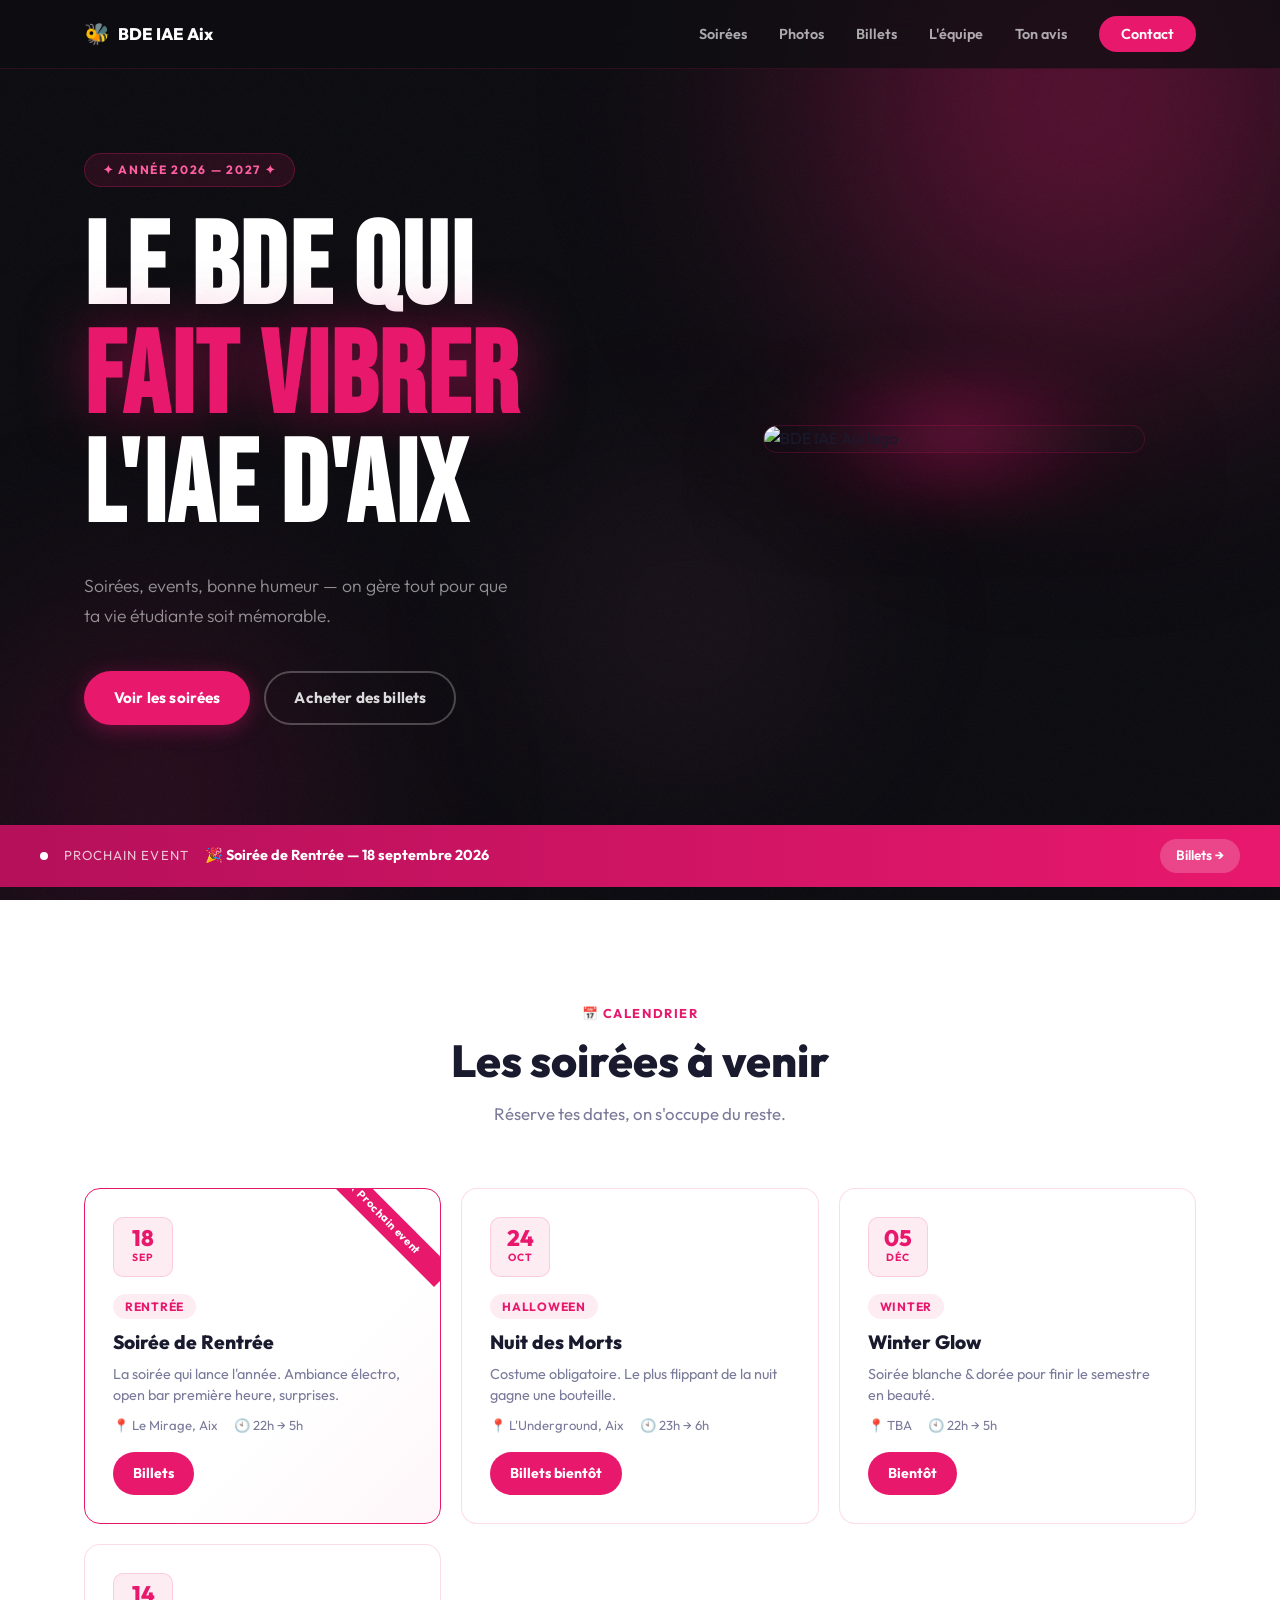
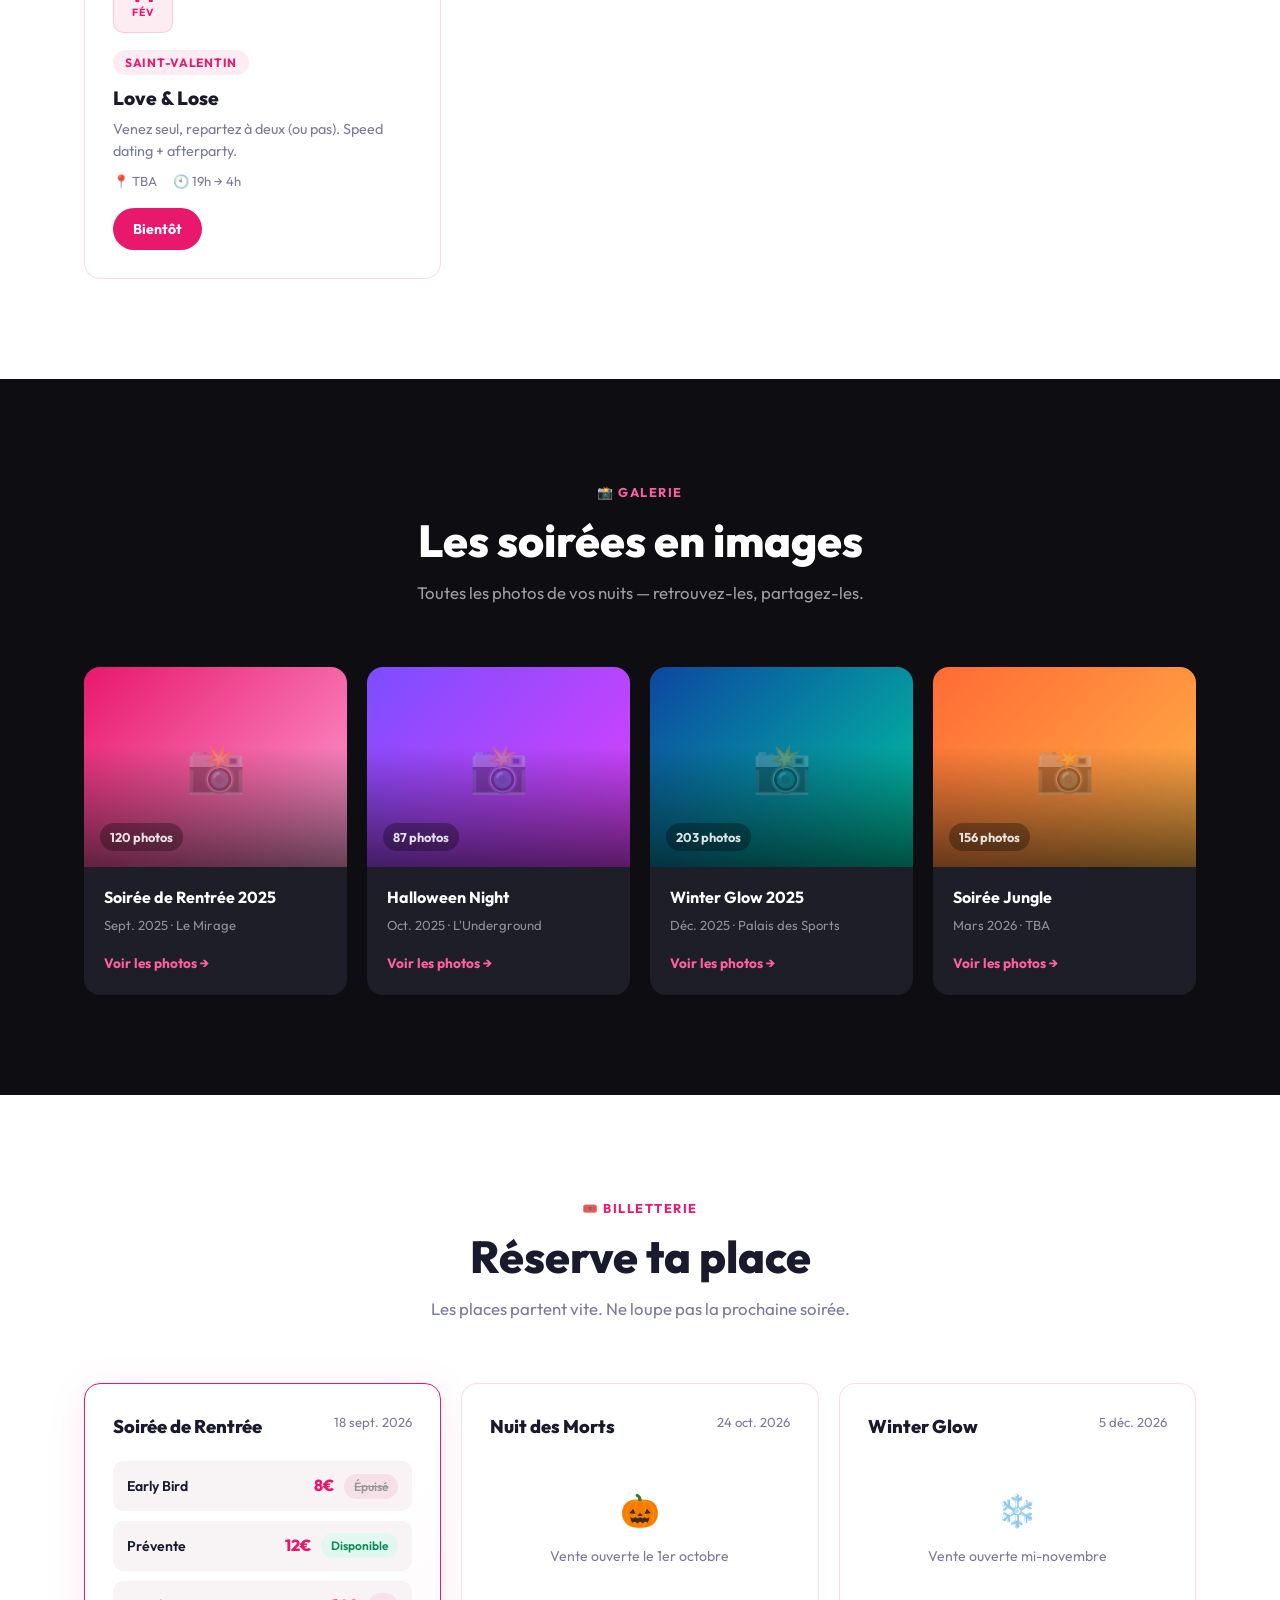
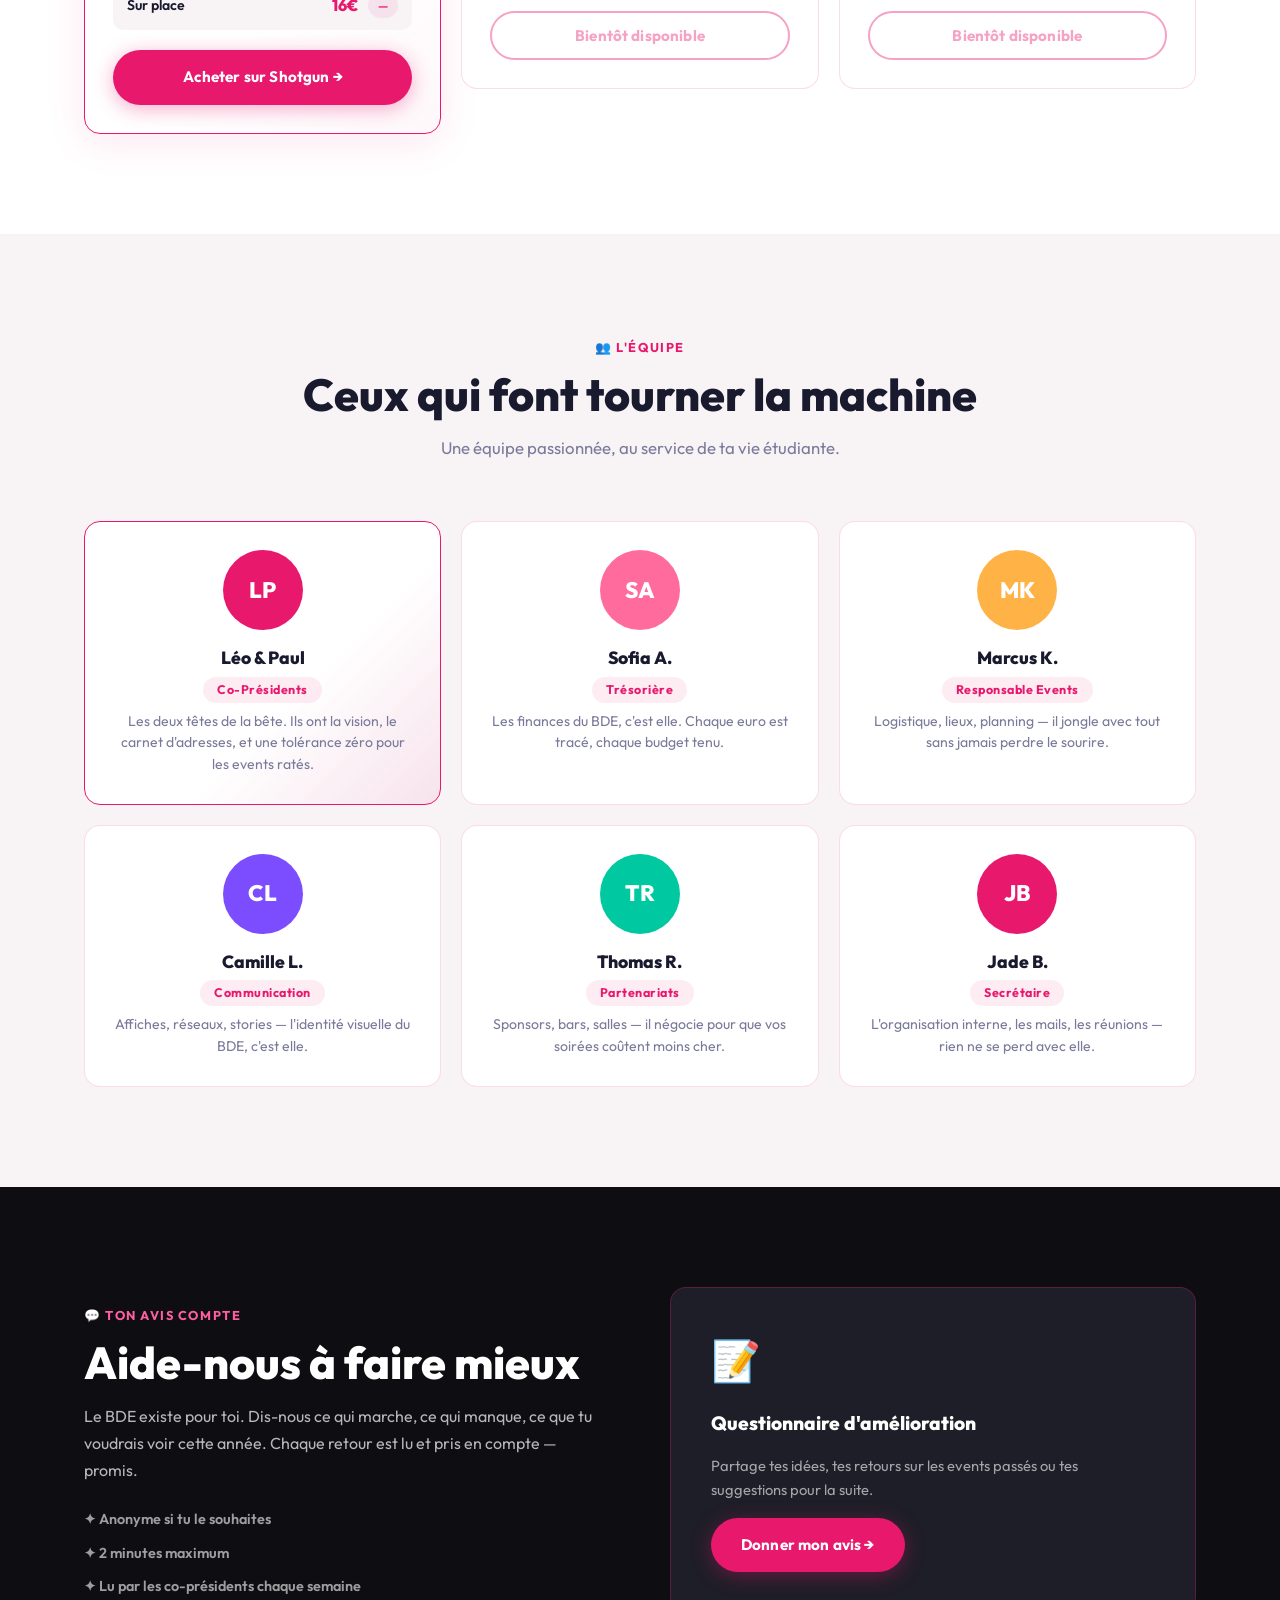
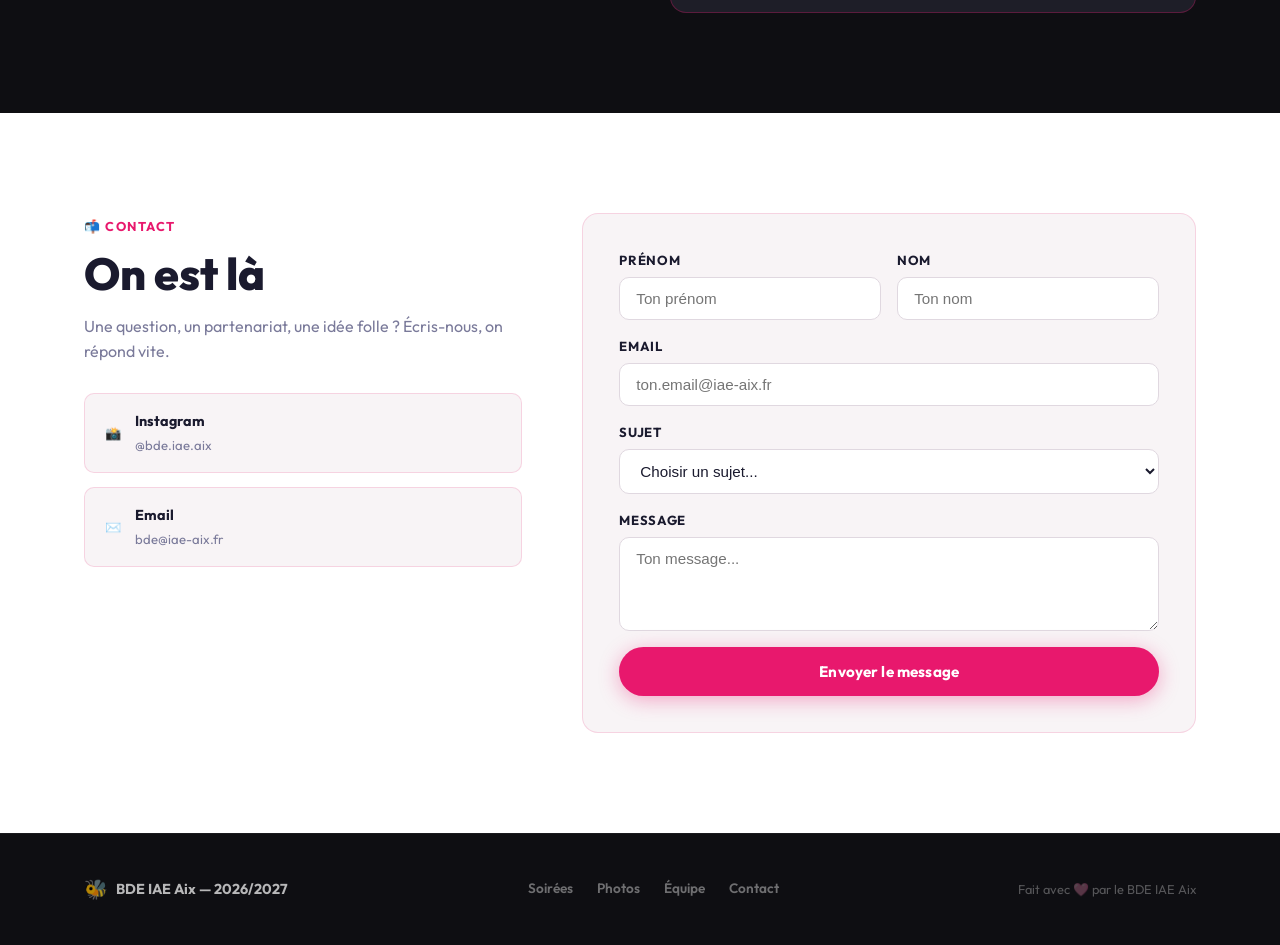
==== index.html @ 0f14bfa7 "Add files via upload" ====
<!DOCTYPE html>
<html lang="fr">
<head>
  <meta charset="UTF-8" />
  <meta name="viewport" content="width=device-width, initial-scale=1.0" />
  <title>BDE IAE Aix — 2026/2027</title>
  <link rel="preconnect" href="https://fonts.googleapis.com" />
  <link rel="preconnect" href="https://fonts.gstatic.com" crossorigin />
  <link href="https://fonts.googleapis.com/css2?family=Bebas+Neue&family=Outfit:wght@300;400;500;600;700;800&display=swap" rel="stylesheet" />
  <link rel="stylesheet" href="style.css" />
</head>
<body>

  <!-- NAV -->
  <nav class="nav" id="nav">
    <div class="nav-inner">
      <div class="nav-logo">
        <span class="nav-logo-bee">🐝</span>
        <span>BDE IAE Aix</span>
      </div>
      <ul class="nav-links">
        <li><a href="#events">Soirées</a></li>
        <li><a href="#galerie">Photos</a></li>
        <li><a href="#billets">Billets</a></li>
        <li><a href="#equipe">L'équipe</a></li>
        <li><a href="#amelioration">Ton avis</a></li>
        <li><a href="#contact" class="nav-cta">Contact</a></li>
      </ul>
      <button class="nav-burger" id="burger" aria-label="Menu">
        <span></span><span></span><span></span>
      </button>
    </div>
    <div class="nav-mobile" id="mobile-menu">
      <a href="#events">Soirées</a>
      <a href="#galerie">Photos</a>
      <a href="#billets">Billets</a>
      <a href="#equipe">L'équipe</a>
      <a href="#amelioration">Ton avis</a>
      <a href="#contact">Contact</a>
    </div>
  </nav>

  <!-- HERO -->
  <section class="hero">
    <div class="hero-noise"></div>
    <div class="hero-glow hero-glow--1"></div>
    <div class="hero-glow hero-glow--2"></div>
    <div class="hero-glow hero-glow--3"></div>

    <div class="hero-inner">
      <div class="hero-content">
        <div class="hero-badge">✦ Année 2026 — 2027 ✦</div>
        <h1 class="hero-title">
          <span class="hero-title-line">Le BDE qui</span>
          <span class="hero-title-line hero-title-accent">fait vibrer</span>
          <span class="hero-title-line">l'IAE d'Aix</span>
        </h1>
        <p class="hero-sub">Soirées, events, bonne humeur — on gère tout pour que ta vie étudiante soit mémorable.</p>
        <div class="hero-actions">
          <a href="#events" class="btn btn-primary">Voir les soirées</a>
          <a href="#billets" class="btn btn-ghost-light">Acheter des billets</a>
        </div>
      </div>
      <div class="hero-logo-wrap">
        <div class="hero-logo-glow"></div>
        <img src="logo.jpeg" alt="BDE IAE Aix logo" class="hero-logo" />
      </div>
    </div>

    <!-- NEXT EVENT BANNER -->
    <div class="next-event-banner">
      <span class="next-event-dot"></span>
      <span class="next-event-label">Prochain event</span>
      <span class="next-event-title">🎉 Soirée de Rentrée — 18 septembre 2026</span>
      <a href="#billets" class="next-event-link">Billets →</a>
    </div>
  </section>

  <!-- EVENTS / CALENDRIER -->
  <section class="section" id="events">
    <div class="container">
      <div class="section-header">
        <span class="section-eyebrow">📅 Calendrier</span>
        <h2 class="section-title">Les soirées à venir</h2>
        <p class="section-desc">Réserve tes dates, on s'occupe du reste.</p>
      </div>
      <div class="events-grid">

        <div class="event-card event-card--next">
          <div class="event-card-date">
            <span class="event-day">18</span>
            <span class="event-month">SEP</span>
          </div>
          <div class="event-card-info">
            <span class="event-tag">Rentrée</span>
            <h3>Soirée de Rentrée</h3>
            <p>La soirée qui lance l'année. Ambiance électro, open bar première heure, surprises.</p>
            <div class="event-meta">
              <span>📍 Le Mirage, Aix</span>
              <span>🕙 22h → 5h</span>
            </div>
          </div>
          <a href="#billets" class="event-cta">Billets</a>
        </div>

        <div class="event-card">
          <div class="event-card-date">
            <span class="event-day">24</span>
            <span class="event-month">OCT</span>
          </div>
          <div class="event-card-info">
            <span class="event-tag">Halloween</span>
            <h3>Nuit des Morts</h3>
            <p>Costume obligatoire. Le plus flippant de la nuit gagne une bouteille.</p>
            <div class="event-meta">
              <span>📍 L'Underground, Aix</span>
              <span>🕙 23h → 6h</span>
            </div>
          </div>
          <a href="#billets" class="event-cta">Billets bientôt</a>
        </div>

        <div class="event-card">
          <div class="event-card-date">
            <span class="event-day">05</span>
            <span class="event-month">DÉC</span>
          </div>
          <div class="event-card-info">
            <span class="event-tag">Winter</span>
            <h3>Winter Glow</h3>
            <p>Soirée blanche & dorée pour finir le semestre en beauté.</p>
            <div class="event-meta">
              <span>📍 TBA</span>
              <span>🕙 22h → 5h</span>
            </div>
          </div>
          <a href="#billets" class="event-cta">Bientôt</a>
        </div>

        <div class="event-card">
          <div class="event-card-date">
            <span class="event-day">14</span>
            <span class="event-month">FÉV</span>
          </div>
          <div class="event-card-info">
            <span class="event-tag">Saint-Valentin</span>
            <h3>Love & Lose</h3>
            <p>Venez seul, repartez à deux (ou pas). Speed dating + afterparty.</p>
            <div class="event-meta">
              <span>📍 TBA</span>
              <span>🕙 19h → 4h</span>
            </div>
          </div>
          <a href="#billets" class="event-cta">Bientôt</a>
        </div>

      </div>
    </div>
  </section>

  <!-- GALERIE PHOTOS -->
  <section class="section section--dark" id="galerie">
    <div class="container">
      <div class="section-header">
        <span class="section-eyebrow">📸 Galerie</span>
        <h2 class="section-title">Les soirées en images</h2>
        <p class="section-desc">Toutes les photos de vos nuits — retrouvez-les, partagez-les.</p>
      </div>
      <div class="galerie-grid">

        <div class="galerie-card">
          <div class="galerie-cover galerie-cover--1">
            <div class="galerie-overlay">
              <span class="galerie-count">120 photos</span>
            </div>
          </div>
          <div class="galerie-info">
            <h3>Soirée de Rentrée 2025</h3>
            <p>Sept. 2025 · Le Mirage</p>
            <a href="https://drive.google.com" target="_blank" class="galerie-btn">Voir les photos →</a>
          </div>
        </div>

        <div class="galerie-card">
          <div class="galerie-cover galerie-cover--2">
            <div class="galerie-overlay">
              <span class="galerie-count">87 photos</span>
            </div>
          </div>
          <div class="galerie-info">
            <h3>Halloween Night</h3>
            <p>Oct. 2025 · L'Underground</p>
            <a href="https://drive.google.com" target="_blank" class="galerie-btn">Voir les photos →</a>
          </div>
        </div>

        <div class="galerie-card">
          <div class="galerie-cover galerie-cover--3">
            <div class="galerie-overlay">
              <span class="galerie-count">203 photos</span>
            </div>
          </div>
          <div class="galerie-info">
            <h3>Winter Glow 2025</h3>
            <p>Déc. 2025 · Palais des Sports</p>
            <a href="https://drive.google.com" target="_blank" class="galerie-btn">Voir les photos →</a>
          </div>
        </div>

        <div class="galerie-card">
          <div class="galerie-cover galerie-cover--4">
            <div class="galerie-overlay">
              <span class="galerie-count">156 photos</span>
            </div>
          </div>
          <div class="galerie-info">
            <h3>Soirée Jungle</h3>
            <p>Mars 2026 · TBA</p>
            <a href="https://drive.google.com" target="_blank" class="galerie-btn">Voir les photos →</a>
          </div>
        </div>

      </div>
    </div>
  </section>

  <!-- BILLETS -->
  <section class="section" id="billets">
    <div class="container">
      <div class="section-header">
        <span class="section-eyebrow">🎟️ Billetterie</span>
        <h2 class="section-title">Réserve ta place</h2>
        <p class="section-desc">Les places partent vite. Ne loupe pas la prochaine soirée.</p>
      </div>
      <div class="billets-grid">

        <div class="billet-card billet-card--featured">
          <div class="billet-header">
            <span class="billet-event-name">Soirée de Rentrée</span>
            <span class="billet-date">18 sept. 2026</span>
          </div>
          <div class="billet-price-block">
            <div class="billet-tier">
              <span class="tier-name">Early Bird</span>
              <span class="tier-price">8€</span>
              <span class="tier-status tier-status--sold">Épuisé</span>
            </div>
            <div class="billet-tier">
              <span class="tier-name">Prévente</span>
              <span class="tier-price">12€</span>
              <span class="tier-status tier-status--available">Disponible</span>
            </div>
            <div class="billet-tier">
              <span class="tier-name">Sur place</span>
              <span class="tier-price">16€</span>
              <span class="tier-status">—</span>
            </div>
          </div>
          <a href="https://shotgun.live" target="_blank" class="btn btn-primary btn-full">Acheter sur Shotgun →</a>
        </div>

        <div class="billet-card">
          <div class="billet-header">
            <span class="billet-event-name">Nuit des Morts</span>
            <span class="billet-date">24 oct. 2026</span>
          </div>
          <div class="billet-coming">
            <span>🎃</span>
            <p>Vente ouverte le 1er octobre</p>
          </div>
          <button class="btn btn-ghost btn-full" disabled>Bientôt disponible</button>
        </div>

        <div class="billet-card">
          <div class="billet-header">
            <span class="billet-event-name">Winter Glow</span>
            <span class="billet-date">5 déc. 2026</span>
          </div>
          <div class="billet-coming">
            <span>❄️</span>
            <p>Vente ouverte mi-novembre</p>
          </div>
          <button class="btn btn-ghost btn-full" disabled>Bientôt disponible</button>
        </div>

      </div>
    </div>
  </section>

  <!-- EQUIPE -->
  <section class="section section--pink-tint" id="equipe">
    <div class="container">
      <div class="section-header">
        <span class="section-eyebrow">👥 L'équipe</span>
        <h2 class="section-title">Ceux qui font tourner la machine</h2>
        <p class="section-desc">Une équipe passionnée, au service de ta vie étudiante.</p>
      </div>
      <div class="team-grid">

        <div class="team-card team-card--president">
          <div class="team-avatar team-avatar--placeholder" style="--c:#E8186D">
            <span>LP</span>
          </div>
          <div class="team-info">
            <h3>Léo & Paul</h3>
            <span class="team-role">Co-Présidents</span>
            <p>Les deux têtes de la bête. Ils ont la vision, le carnet d'adresses, et une tolérance zéro pour les events ratés.</p>
          </div>
        </div>

        <div class="team-card">
          <div class="team-avatar team-avatar--placeholder" style="--c:#ff6b9d">
            <span>SA</span>
          </div>
          <div class="team-info">
            <h3>Sofia A.</h3>
            <span class="team-role">Trésorière</span>
            <p>Les finances du BDE, c'est elle. Chaque euro est tracé, chaque budget tenu.</p>
          </div>
        </div>

        <div class="team-card">
          <div class="team-avatar team-avatar--placeholder" style="--c:#ffb347">
            <span>MK</span>
          </div>
          <div class="team-info">
            <h3>Marcus K.</h3>
            <span class="team-role">Responsable Events</span>
            <p>Logistique, lieux, planning — il jongle avec tout sans jamais perdre le sourire.</p>
          </div>
        </div>

        <div class="team-card">
          <div class="team-avatar team-avatar--placeholder" style="--c:#7c4dff">
            <span>CL</span>
          </div>
          <div class="team-info">
            <h3>Camille L.</h3>
            <span class="team-role">Communication</span>
            <p>Affiches, réseaux, stories — l'identité visuelle du BDE, c'est elle.</p>
          </div>
        </div>

        <div class="team-card">
          <div class="team-avatar team-avatar--placeholder" style="--c:#00c8a0">
            <span>TR</span>
          </div>
          <div class="team-info">
            <h3>Thomas R.</h3>
            <span class="team-role">Partenariats</span>
            <p>Sponsors, bars, salles — il négocie pour que vos soirées coûtent moins cher.</p>
          </div>
        </div>

        <div class="team-card">
          <div class="team-avatar team-avatar--placeholder" style="--c:#E8186D">
            <span>JB</span>
          </div>
          <div class="team-info">
            <h3>Jade B.</h3>
            <span class="team-role">Secrétaire</span>
            <p>L'organisation interne, les mails, les réunions — rien ne se perd avec elle.</p>
          </div>
        </div>

      </div>
    </div>
  </section>

  <!-- AMELIORATION -->
  <section class="section section--dark" id="amelioration">
    <div class="container">
      <div class="amelio-wrap">
        <div class="amelio-text">
          <span class="section-eyebrow">💬 Ton avis compte</span>
          <h2 class="section-title">Aide-nous à faire mieux</h2>
          <p>Le BDE existe pour toi. Dis-nous ce qui marche, ce qui manque, ce que tu voudrais voir cette année. Chaque retour est lu et pris en compte — promis.</p>
          <ul class="amelio-points">
            <li>✦ Anonyme si tu le souhaites</li>
            <li>✦ 2 minutes maximum</li>
            <li>✦ Lu par les co-présidents chaque semaine</li>
          </ul>
        </div>
        <div class="amelio-cta-block">
          <div class="amelio-card">
            <span class="amelio-icon">📝</span>
            <h3>Questionnaire d'amélioration</h3>
            <p>Partage tes idées, tes retours sur les events passés ou tes suggestions pour la suite.</p>
            <a href="https://docs.google.com/forms/d/e/1FAIpQLSdVbxiuDgBZ7IaN8ewkJAyC6G-Z8eYCR-tpTIWy6SsrMeaACA/viewform" target="_blank" class="btn btn-primary">Donner mon avis →</a>
          </div>
        </div>
      </div>
    </div>
  </section>

  <!-- CONTACT -->
  <section class="section" id="contact">
    <div class="container">
      <div class="contact-wrap">
        <div class="contact-info">
          <span class="section-eyebrow">📬 Contact</span>
          <h2 class="section-title">On est là</h2>
          <p>Une question, un partenariat, une idée folle ? Écris-nous, on répond vite.</p>
          <div class="contact-channels">
            <a href="https://instagram.com" target="_blank" class="contact-channel">
              <span>📸</span>
              <div>
                <strong>Instagram</strong>
                <span>@bde.iae.aix</span>
              </div>
            </a>
            <a href="mailto:bde@iae-aix.fr" class="contact-channel">
              <span>✉️</span>
              <div>
                <strong>Email</strong>
                <span>bde@iae-aix.fr</span>
              </div>
            </a>
          </div>
        </div>
        <div class="contact-form-wrap">
          <form class="contact-form" id="contact-form">
            <div class="form-row">
              <div class="form-group">
                <label for="prenom">Prénom</label>
                <input type="text" id="prenom" name="prenom" placeholder="Ton prénom" required />
              </div>
              <div class="form-group">
                <label for="nom">Nom</label>
                <input type="text" id="nom" name="nom" placeholder="Ton nom" required />
              </div>
            </div>
            <div class="form-group">
              <label for="email">Email</label>
              <input type="email" id="email" name="email" placeholder="ton.email@iae-aix.fr" required />
            </div>
            <div class="form-group">
              <label for="sujet">Sujet</label>
              <select id="sujet" name="sujet">
                <option value="">Choisir un sujet...</option>
                <option>Question générale</option>
                <option>Partenariat</option>
                <option>Problème avec un billet</option>
                <option>Rejoindre le BDE</option>
                <option>Autre</option>
              </select>
            </div>
            <div class="form-group">
              <label for="message">Message</label>
              <textarea id="message" name="message" rows="4" placeholder="Ton message..." required></textarea>
            </div>
            <button type="submit" class="btn btn-primary btn-full">Envoyer le message</button>
            <div class="form-success" id="form-success">✅ Message envoyé ! On revient vers toi rapidement.</div>
          </form>
        </div>
      </div>
    </div>
  </section>

  <!-- FOOTER -->
  <footer class="footer">
    <div class="container">
      <div class="footer-inner">
        <div class="footer-brand">
          <span class="footer-bee">🐝</span>
          <span>BDE IAE Aix — 2026/2027</span>
        </div>
        <div class="footer-links">
          <a href="#events">Soirées</a>
          <a href="#galerie">Photos</a>
          <a href="#equipe">Équipe</a>
          <a href="#contact">Contact</a>
        </div>
        <div class="footer-copy">
          Fait avec 🩷 par le BDE IAE Aix
        </div>
      </div>
    </div>
  </footer>

  <script src="script.js"></script>
</body>
</html>
---- style.css ----
/* =============================================
   BDE IAE Aix — style.css
   Rose principal : #E8186D
   ============================================= */

:root {
  --rose: #E8186D;
  --rose-light: #ff5fa0;
  --rose-dark: #b5105a;
  --rose-soft: rgba(232, 24, 109, 0.08);
  --rose-mid: rgba(232, 24, 109, 0.15);
  --dark: #0e0e12;
  --dark-2: #16161d;
  --dark-3: #1e1e28;
  --white: #ffffff;
  --off-white: #f8f4f6;
  --text: #1a1a2e;
  --text-muted: #7a7a9a;
  --border: rgba(232, 24, 109, 0.15);
  --radius: 16px;
  --radius-sm: 10px;
  --shadow: 0 8px 40px rgba(232, 24, 109, 0.12);
  --shadow-card: 0 4px 24px rgba(0,0,0,0.07);
}

*, *::before, *::after { box-sizing: border-box; margin: 0; padding: 0; }

html { scroll-behavior: smooth; }

body {
  font-family: 'Outfit', sans-serif;
  background: var(--white);
  color: var(--text);
  overflow-x: hidden;
  line-height: 1.6;
}

img { max-width: 100%; display: block; }
a { text-decoration: none; color: inherit; }
ul { list-style: none; }

/* ---- TYPOGRAPHY ---- */
h1 { font-family: 'Bebas Neue', sans-serif; }
h2, h3, .nav-logo, .section-title { font-family: 'Outfit', sans-serif; }

/* ---- BUTTONS ---- */
.btn {
  display: inline-flex;
  align-items: center;
  justify-content: center;
  padding: 13px 28px;
  border-radius: 100px;
  font-family: 'Outfit', sans-serif;
  font-weight: 700;
  font-size: 0.95rem;
  cursor: pointer;
  transition: all 0.2s ease;
  border: 2px solid transparent;
  letter-spacing: 0.01em;
}
.btn-primary {
  background: var(--rose);
  color: #fff;
  box-shadow: 0 4px 20px rgba(232, 24, 109, 0.35);
}
.btn-primary:hover {
  background: var(--rose-dark);
  transform: translateY(-2px);
  box-shadow: 0 8px 30px rgba(232, 24, 109, 0.45);
}
.btn-ghost {
  background: transparent;
  color: var(--rose);
  border-color: var(--rose);
}
.btn-ghost:hover {
  background: var(--rose-soft);
  transform: translateY(-2px);
}
.btn-full { width: 100%; }
.btn:disabled {
  opacity: 0.4;
  cursor: not-allowed;
  transform: none;
}

/* ---- CONTAINER ---- */
.container {
  max-width: 1160px;
  margin: 0 auto;
  padding: 0 24px;
}

/* ---- SECTION BASE ---- */
.section {
  padding: 100px 0;
}
.section--dark {
  background: var(--dark);
  color: var(--white);
}
.section--dark .section-eyebrow { color: var(--rose-light); }
.section--dark .section-title { color: var(--white); }
.section--dark .section-desc { color: rgba(255,255,255,0.6); }

.section--pink-tint {
  background: var(--off-white);
}

.section-header {
  text-align: center;
  margin-bottom: 60px;
}
.section-eyebrow {
  display: inline-block;
  font-family: 'Outfit', sans-serif;
  font-size: 0.8rem;
  font-weight: 700;
  letter-spacing: 0.12em;
  text-transform: uppercase;
  color: var(--rose);
  margin-bottom: 12px;
}
.section-title {
  font-size: clamp(2rem, 4vw, 2.8rem);
  font-weight: 800;
  line-height: 1.15;
  margin-bottom: 14px;
}
.section-desc {
  font-size: 1.05rem;
  color: var(--text-muted);
  max-width: 520px;
  margin: 0 auto;
}

/* =============================================
   NAV
   ============================================= */
.nav {
  position: fixed;
  top: 0; left: 0; right: 0;
  z-index: 100;
  background: rgba(14, 14, 18, 0.75);
  backdrop-filter: blur(20px);
  -webkit-backdrop-filter: blur(20px);
  border-bottom: 1px solid rgba(232, 24, 109, 0.15);
  transition: box-shadow 0.2s, background 0.3s;
}
.nav.scrolled {
  background: rgba(14, 14, 18, 0.95);
  box-shadow: 0 4px 30px rgba(0,0,0,0.3);
}
.nav-inner {
  max-width: 1160px;
  margin: 0 auto;
  padding: 0 24px;
  height: 68px;
  display: flex;
  align-items: center;
  justify-content: space-between;
}
.nav-logo {
  font-family: 'Outfit', sans-serif;
  font-weight: 800;
  font-size: 1.05rem;
  color: var(--white);
  display: flex;
  align-items: center;
  gap: 8px;
}
.nav-logo-bee { font-size: 1.3rem; }
.nav-links {
  display: flex;
  align-items: center;
  gap: 32px;
}
.nav-links a {
  font-family: 'Outfit', sans-serif;
  font-weight: 600;
  font-size: 0.9rem;
  color: rgba(255,255,255,0.65);
  transition: color 0.15s;
}
.nav-links a:hover { color: var(--rose-light); }
.nav-cta {
  background: var(--rose) !important;
  color: #fff !important;
  padding: 9px 22px;
  border-radius: 100px;
  transition: background 0.15s, transform 0.15s !important;
}
.nav-cta:hover {
  background: var(--rose-dark) !important;
  transform: translateY(-1px);
}
.nav-burger {
  display: none;
  flex-direction: column;
  gap: 5px;
  background: none;
  border: none;
  cursor: pointer;
  padding: 4px;
}
.nav-burger span {
  display: block;
  width: 24px;
  height: 2px;
  background: rgba(255,255,255,0.8);
  border-radius: 2px;
  transition: 0.2s;
}
.nav-mobile {
  display: none;
  flex-direction: column;
  padding: 16px 24px 20px;
  gap: 4px;
  border-top: 1px solid rgba(232,24,109,0.15);
  background: rgba(14,14,18,0.97);
}
.nav-mobile a {
  font-family: 'Outfit', sans-serif;
  font-weight: 600;
  font-size: 1rem;
  color: rgba(255,255,255,0.8);
  padding: 10px 0;
  border-bottom: 1px solid rgba(255,255,255,0.06);
  transition: color 0.15s;
}
.nav-mobile a:last-child { border: none; }
.nav-mobile a:hover { color: var(--rose-light); }
.nav-mobile.open { display: flex; }

/* =============================================
   HERO — dark immersive
   ============================================= */
.hero {
  position: relative;
  min-height: 100vh;
  display: flex;
  flex-direction: column;
  justify-content: center;
  overflow: hidden;
  background: #0a0a0f;
}

/* Grain noise overlay */
.hero-noise {
  position: absolute;
  inset: 0;
  z-index: 1;
  opacity: 0.045;
  background-image: url("data:image/svg+xml,%3Csvg viewBox='0 0 256 256' xmlns='http://www.w3.org/2000/svg'%3E%3Cfilter id='noise'%3E%3CfeTurbulence type='fractalNoise' baseFrequency='0.9' numOctaves='4' stitchTiles='stitch'/%3E%3C/filter%3E%3Crect width='100%25' height='100%25' filter='url(%23noise)'/%3E%3C/svg%3E");
  background-size: 180px 180px;
  pointer-events: none;
}

/* Glowing blobs */
.hero-glow {
  position: absolute;
  border-radius: 50%;
  filter: blur(100px);
  pointer-events: none;
}
.hero-glow--1 {
  width: 800px; height: 800px;
  background: radial-gradient(circle, rgba(232,24,109,0.45) 0%, transparent 70%);
  top: -300px; right: -200px;
  z-index: 0;
  animation: glowPulse 7s ease-in-out infinite;
}
.hero-glow--2 {
  width: 500px; height: 500px;
  background: radial-gradient(circle, rgba(180,10,90,0.3) 0%, transparent 70%);
  bottom: -150px; left: -100px;
  z-index: 0;
  animation: glowPulse 9s ease-in-out infinite reverse;
}
.hero-glow--3 {
  width: 350px; height: 350px;
  background: radial-gradient(circle, rgba(255,100,180,0.15) 0%, transparent 70%);
  top: 50%; left: 40%;
  z-index: 0;
  animation: glowPulse 11s ease-in-out infinite;
}
@keyframes glowPulse {
  0%, 100% { transform: scale(1) translate(0,0); opacity: 1; }
  50% { transform: scale(1.1) translate(20px, -15px); opacity: 0.75; }
}

/* Inner layout */
.hero-inner {
  position: relative;
  z-index: 2;
  max-width: 1160px;
  margin: 0 auto;
  padding: 140px 24px 100px;
  width: 100%;
  display: flex;
  align-items: center;
  gap: 60px;
}

.hero-content {
  flex: 1;
  max-width: 620px;
}

.hero-badge {
  display: inline-flex;
  align-items: center;
  gap: 6px;
  background: rgba(232, 24, 109, 0.12);
  color: var(--rose-light);
  border: 1px solid rgba(232, 24, 109, 0.3);
  border-radius: 100px;
  padding: 6px 18px;
  font-family: 'Outfit', sans-serif;
  font-size: 0.75rem;
  font-weight: 700;
  letter-spacing: 0.14em;
  text-transform: uppercase;
  margin-bottom: 28px;
  animation: fadeUp 0.6s ease both;
}

.hero-title {
  display: flex;
  flex-direction: column;
  font-family: 'Bebas Neue', sans-serif;
  font-size: clamp(4.5rem, 9vw, 8rem);
  line-height: 0.95;
  letter-spacing: 0.02em;
  color: #ffffff;
  margin-bottom: 28px;
  animation: fadeUp 0.7s ease 0.1s both;
}
.hero-title-line { display: block; }
.hero-title-accent {
  color: var(--rose);
  text-shadow: 0 0 60px rgba(232,24,109,0.5);
}

.hero-sub {
  font-size: 1.1rem;
  color: rgba(255,255,255,0.55);
  max-width: 440px;
  margin-bottom: 40px;
  line-height: 1.7;
  font-weight: 300;
  animation: fadeUp 0.7s ease 0.2s both;
}

.hero-actions {
  display: flex;
  gap: 14px;
  flex-wrap: wrap;
  animation: fadeUp 0.7s ease 0.3s both;
}

.btn-ghost-light {
  display: inline-flex;
  align-items: center;
  justify-content: center;
  padding: 13px 28px;
  border-radius: 100px;
  font-family: 'Outfit', sans-serif;
  font-weight: 700;
  font-size: 0.95rem;
  cursor: pointer;
  transition: all 0.2s ease;
  border: 2px solid rgba(255,255,255,0.25);
  color: rgba(255,255,255,0.85);
  background: transparent;
  letter-spacing: 0.01em;
}
.btn-ghost-light:hover {
  border-color: rgba(255,255,255,0.6);
  background: rgba(255,255,255,0.06);
  transform: translateY(-2px);
}

/* Logo */
.hero-logo-wrap {
  position: relative;
  z-index: 2;
  flex: 0 0 auto;
  width: min(380px, 38vw);
  animation: fadeUp 0.8s ease 0.15s both;
}
.hero-logo-glow {
  position: absolute;
  inset: -40px;
  background: radial-gradient(circle, rgba(232,24,109,0.35) 0%, transparent 65%);
  filter: blur(30px);
  z-index: -1;
  animation: glowPulse 4s ease-in-out infinite;
}
.hero-logo {
  width: 100%;
  border-radius: 28px;
  box-shadow:
    0 0 0 1px rgba(232,24,109,0.2),
    0 30px 80px rgba(0,0,0,0.5),
    0 0 100px rgba(232,24,109,0.2);
}

/* Next event banner */
.next-event-banner {
  position: relative;
  z-index: 3;
  background: linear-gradient(90deg, var(--rose-dark), var(--rose));
  color: white;
  display: flex;
  align-items: center;
  gap: 16px;
  padding: 14px 40px;
  font-family: 'Outfit', sans-serif;
  font-size: 0.9rem;
  font-weight: 600;
  flex-wrap: wrap;
}
.next-event-dot {
  width: 8px; height: 8px;
  border-radius: 50%;
  background: #fff;
  animation: pulse 1.5s infinite;
  flex-shrink: 0;
}
@keyframes pulse {
  0%, 100% { opacity: 1; transform: scale(1); }
  50% { opacity: 0.5; transform: scale(1.4); }
}
.next-event-label {
  opacity: 0.75;
  font-weight: 400;
  font-size: 0.82rem;
  text-transform: uppercase;
  letter-spacing: 0.08em;
}
.next-event-title { font-weight: 700; }
.next-event-link {
  margin-left: auto;
  background: rgba(255,255,255,0.2);
  color: white;
  padding: 6px 16px;
  border-radius: 100px;
  font-size: 0.85rem;
  transition: background 0.15s;
}
.next-event-link:hover { background: rgba(255,255,255,0.35); }

/* =============================================
   EVENTS
   ============================================= */
.events-grid {
  display: grid;
  grid-template-columns: repeat(auto-fill, minmax(300px, 1fr));
  gap: 20px;
}
.event-card {
  background: var(--white);
  border: 1px solid var(--border);
  border-radius: var(--radius);
  padding: 28px;
  display: flex;
  flex-direction: column;
  gap: 16px;
  transition: transform 0.2s, box-shadow 0.2s;
  position: relative;
  overflow: hidden;
}
.event-card:hover {
  transform: translateY(-4px);
  box-shadow: var(--shadow);
}
.event-card--next {
  border-color: var(--rose);
  background: linear-gradient(135deg, #fff 60%, rgba(232,24,109,0.04));
}
.event-card--next::before {
  content: '★ Prochain event';
  position: absolute;
  top: 16px; right: -28px;
  background: var(--rose);
  color: white;
  font-family: 'Outfit', sans-serif;
  font-size: 0.7rem;
  font-weight: 700;
  padding: 4px 36px;
  transform: rotate(45deg);
  letter-spacing: 0.05em;
}
.event-card-date {
  display: flex;
  flex-direction: column;
  align-items: center;
  justify-content: center;
  width: 60px; height: 60px;
  background: var(--rose-soft);
  border-radius: var(--radius-sm);
  border: 1px solid var(--rose-mid);
  flex-shrink: 0;
}
.event-day {
  font-family: 'Outfit', sans-serif;
  font-weight: 800;
  font-size: 1.4rem;
  color: var(--rose);
  line-height: 1;
}
.event-month {
  font-family: 'Outfit', sans-serif;
  font-size: 0.65rem;
  font-weight: 700;
  color: var(--rose);
  letter-spacing: 0.08em;
}
.event-tag {
  display: inline-block;
  background: var(--rose-soft);
  color: var(--rose);
  border-radius: 100px;
  padding: 3px 12px;
  font-size: 0.75rem;
  font-family: 'Outfit', sans-serif;
  font-weight: 700;
  text-transform: uppercase;
  letter-spacing: 0.06em;
}
.event-card-info h3 {
  font-size: 1.2rem;
  font-weight: 800;
  margin: 8px 0 6px;
}
.event-card-info p {
  font-size: 0.9rem;
  color: var(--text-muted);
  line-height: 1.5;
}
.event-meta {
  display: flex;
  gap: 16px;
  flex-wrap: wrap;
  font-size: 0.82rem;
  color: var(--text-muted);
  margin-top: 8px;
}
.event-cta {
  display: inline-flex;
  align-items: center;
  justify-content: center;
  padding: 10px 20px;
  background: var(--rose);
  color: white;
  border-radius: 100px;
  font-family: 'Outfit', sans-serif;
  font-weight: 700;
  font-size: 0.88rem;
  margin-top: auto;
  transition: background 0.15s, transform 0.15s;
  align-self: flex-start;
}
.event-cta:hover {
  background: var(--rose-dark);
  transform: translateY(-1px);
}

/* =============================================
   GALERIE
   ============================================= */
.galerie-grid {
  display: grid;
  grid-template-columns: repeat(auto-fill, minmax(260px, 1fr));
  gap: 20px;
}
.galerie-card {
  border-radius: var(--radius);
  overflow: hidden;
  background: var(--dark-3);
  transition: transform 0.2s, box-shadow 0.2s;
}
.galerie-card:hover {
  transform: translateY(-4px);
  box-shadow: 0 16px 40px rgba(0,0,0,0.4);
}
.galerie-cover {
  height: 200px;
  position: relative;
  overflow: hidden;
}
.galerie-cover--1 { background: linear-gradient(135deg, #E8186D 0%, #ff9fd4 100%); }
.galerie-cover--2 { background: linear-gradient(135deg, #7c4dff 0%, #e040fb 100%); }
.galerie-cover--3 { background: linear-gradient(135deg, #0d47a1 0%, #00c8a0 100%); }
.galerie-cover--4 { background: linear-gradient(135deg, #ff6b35 0%, #ffb347 100%); }

.galerie-cover::before {
  content: '📸';
  position: absolute;
  inset: 0;
  display: flex;
  align-items: center;
  justify-content: center;
  font-size: 3rem;
  opacity: 0.3;
}
.galerie-overlay {
  position: absolute;
  inset: 0;
  background: linear-gradient(to top, rgba(0,0,0,0.6) 0%, transparent 60%);
  display: flex;
  align-items: flex-end;
  padding: 16px;
}
.galerie-count {
  font-family: 'Outfit', sans-serif;
  font-size: 0.8rem;
  font-weight: 700;
  color: rgba(255,255,255,0.85);
  background: rgba(0,0,0,0.3);
  padding: 4px 10px;
  border-radius: 100px;
}
.galerie-info {
  padding: 18px 20px 20px;
}
.galerie-info h3 {
  font-size: 1rem;
  font-weight: 700;
  color: var(--white);
  margin-bottom: 4px;
}
.galerie-info p {
  font-size: 0.82rem;
  color: rgba(255,255,255,0.5);
  margin-bottom: 14px;
}
.galerie-btn {
  font-family: 'Outfit', sans-serif;
  font-size: 0.85rem;
  font-weight: 700;
  color: var(--rose-light);
  transition: color 0.15s;
}
.galerie-btn:hover { color: var(--rose); }

/* =============================================
   BILLETS
   ============================================= */
.billets-grid {
  display: grid;
  grid-template-columns: repeat(auto-fill, minmax(280px, 1fr));
  gap: 20px;
  align-items: start;
}
.billet-card {
  border: 1px solid var(--border);
  border-radius: var(--radius);
  padding: 28px;
  background: var(--white);
  display: flex;
  flex-direction: column;
  gap: 20px;
  transition: transform 0.2s, box-shadow 0.2s;
}
.billet-card:hover {
  transform: translateY(-4px);
  box-shadow: var(--shadow);
}
.billet-card--featured {
  border-color: var(--rose);
  background: linear-gradient(135deg, #fff 60%, rgba(232,24,109,0.03));
  box-shadow: 0 8px 40px rgba(232, 24, 109, 0.1);
}
.billet-header {
  display: flex;
  justify-content: space-between;
  align-items: flex-start;
  gap: 12px;
}
.billet-event-name {
  font-family: 'Outfit', sans-serif;
  font-weight: 800;
  font-size: 1.15rem;
  color: var(--text);
}
.billet-date {
  font-size: 0.82rem;
  color: var(--text-muted);
  white-space: nowrap;
}
.billet-price-block {
  display: flex;
  flex-direction: column;
  gap: 10px;
}
.billet-tier {
  display: flex;
  align-items: center;
  gap: 10px;
  padding: 12px 14px;
  background: var(--off-white);
  border-radius: var(--radius-sm);
}
.tier-name {
  font-family: 'Outfit', sans-serif;
  font-weight: 600;
  font-size: 0.88rem;
  flex: 1;
}
.tier-price {
  font-family: 'Outfit', sans-serif;
  font-weight: 800;
  font-size: 1rem;
  color: var(--rose);
}
.tier-status {
  font-size: 0.75rem;
  font-weight: 600;
  padding: 3px 10px;
  border-radius: 100px;
  background: var(--rose-soft);
  color: var(--rose);
}
.tier-status--sold {
  background: #f5e0e8;
  color: #999;
  text-decoration: line-through;
}
.tier-status--available {
  background: #e0f8f0;
  color: #0a8a55;
}
.billet-coming {
  display: flex;
  flex-direction: column;
  align-items: center;
  gap: 8px;
  padding: 24px;
  text-align: center;
}
.billet-coming span { font-size: 2rem; }
.billet-coming p {
  font-size: 0.88rem;
  color: var(--text-muted);
}

/* =============================================
   EQUIPE
   ============================================= */
.team-grid {
  display: grid;
  grid-template-columns: repeat(auto-fill, minmax(280px, 1fr));
  gap: 20px;
}
.team-card {
  background: var(--white);
  border: 1px solid var(--border);
  border-radius: var(--radius);
  padding: 28px;
  display: flex;
  flex-direction: column;
  align-items: center;
  text-align: center;
  gap: 14px;
  transition: transform 0.2s, box-shadow 0.2s;
}
.team-card:hover {
  transform: translateY(-4px);
  box-shadow: var(--shadow);
}
.team-card--president {
  border-color: var(--rose);
  background: linear-gradient(135deg, #fff 60%, var(--rose-soft));
}
.team-avatar--placeholder {
  width: 80px; height: 80px;
  border-radius: 50%;
  background: var(--c, var(--rose));
  display: flex;
  align-items: center;
  justify-content: center;
  font-family: 'Outfit', sans-serif;
  font-weight: 800;
  font-size: 1.4rem;
  color: white;
  flex-shrink: 0;
}
.team-info h3 {
  font-size: 1.1rem;
  font-weight: 800;
  color: var(--text);
}
.team-role {
  display: inline-block;
  background: var(--rose-soft);
  color: var(--rose);
  border-radius: 100px;
  padding: 3px 14px;
  font-size: 0.78rem;
  font-family: 'Outfit', sans-serif;
  font-weight: 700;
  letter-spacing: 0.04em;
  margin: 4px 0 8px;
}
.team-info p {
  font-size: 0.88rem;
  color: var(--text-muted);
  line-height: 1.55;
}

/* =============================================
   AMELIORATION
   ============================================= */
.amelio-wrap {
  display: grid;
  grid-template-columns: 1fr 1fr;
  gap: 60px;
  align-items: center;
}
.amelio-text p {
  color: rgba(255,255,255,0.7);
  font-size: 1rem;
  line-height: 1.7;
  margin-bottom: 24px;
}
.amelio-points {
  display: flex;
  flex-direction: column;
  gap: 10px;
}
.amelio-points li {
  color: rgba(255,255,255,0.6);
  font-size: 0.9rem;
  font-family: 'Outfit', sans-serif;
  font-weight: 600;
}
.amelio-card {
  background: var(--dark-3);
  border: 1px solid rgba(232, 24, 109, 0.3);
  border-radius: var(--radius);
  padding: 40px;
  display: flex;
  flex-direction: column;
  align-items: flex-start;
  gap: 16px;
}
.amelio-icon { font-size: 2.5rem; }
.amelio-card h3 {
  font-size: 1.2rem;
  font-weight: 800;
  color: var(--white);
}
.amelio-card p {
  color: rgba(255,255,255,0.6);
  font-size: 0.92rem;
  line-height: 1.6;
}

/* =============================================
   CONTACT
   ============================================= */
.contact-wrap {
  display: grid;
  grid-template-columns: 1fr 1.4fr;
  gap: 60px;
  align-items: start;
}
.contact-info .section-title { text-align: left; }
.contact-info p {
  color: var(--text-muted);
  font-size: 1rem;
  line-height: 1.6;
  margin-bottom: 28px;
}
.contact-channels {
  display: flex;
  flex-direction: column;
  gap: 14px;
}
.contact-channel {
  display: flex;
  align-items: center;
  gap: 14px;
  padding: 16px 20px;
  border: 1px solid var(--border);
  border-radius: var(--radius-sm);
  background: var(--off-white);
  transition: border-color 0.15s, transform 0.15s;
  font-size: 1.5rem;
}
.contact-channel:hover {
  border-color: var(--rose);
  transform: translateX(4px);
}
.contact-channel div {
  display: flex;
  flex-direction: column;
  gap: 2px;
}
.contact-channel strong {
  font-family: 'Outfit', sans-serif;
  font-weight: 700;
  font-size: 0.9rem;
  color: var(--text);
}
.contact-channel span {
  font-size: 0.82rem;
  color: var(--text-muted);
}

/* FORM */
.contact-form-wrap {
  background: var(--off-white);
  border-radius: var(--radius);
  padding: 36px;
  border: 1px solid var(--border);
}
.contact-form {
  display: flex;
  flex-direction: column;
  gap: 16px;
}
.form-row {
  display: grid;
  grid-template-columns: 1fr 1fr;
  gap: 16px;
}
.form-group {
  display: flex;
  flex-direction: column;
  gap: 6px;
}
.form-group label {
  font-family: 'Outfit', sans-serif;
  font-weight: 700;
  font-size: 0.82rem;
  color: var(--text);
  text-transform: uppercase;
  letter-spacing: 0.05em;
}
.form-group input,
.form-group select,
.form-group textarea {
  padding: 12px 16px;
  border: 1.5px solid #e0d8e0;
  border-radius: var(--radius-sm);
  font-family: 'DM Sans', sans-serif;
  font-size: 0.95rem;
  color: var(--text);
  background: var(--white);
  outline: none;
  transition: border-color 0.15s, box-shadow 0.15s;
  resize: vertical;
}
.form-group input:focus,
.form-group select:focus,
.form-group textarea:focus {
  border-color: var(--rose);
  box-shadow: 0 0 0 3px var(--rose-soft);
}
.form-success {
  display: none;
  text-align: center;
  padding: 14px;
  background: #e0f8f0;
  color: #0a8a55;
  border-radius: var(--radius-sm);
  font-family: 'Outfit', sans-serif;
  font-weight: 600;
  font-size: 0.9rem;
}
.form-success.visible { display: block; }

/* =============================================
   FOOTER
   ============================================= */
.footer {
  background: var(--dark);
  padding: 40px 0;
  border-top: 1px solid rgba(255,255,255,0.05);
}
.footer-inner {
  display: flex;
  align-items: center;
  justify-content: space-between;
  gap: 24px;
  flex-wrap: wrap;
}
.footer-brand {
  font-family: 'Outfit', sans-serif;
  font-weight: 700;
  font-size: 0.9rem;
  color: rgba(255,255,255,0.7);
  display: flex;
  align-items: center;
  gap: 8px;
}
.footer-bee { font-size: 1.2rem; }
.footer-links {
  display: flex;
  gap: 24px;
}
.footer-links a {
  font-size: 0.85rem;
  color: rgba(255,255,255,0.4);
  font-family: 'Outfit', sans-serif;
  font-weight: 600;
  transition: color 0.15s;
}
.footer-links a:hover { color: var(--rose-light); }
.footer-copy {
  font-size: 0.8rem;
  color: rgba(255,255,255,0.3);
}

/* =============================================
   ANIMATIONS
   ============================================= */
@keyframes fadeUp {
  from { opacity: 0; transform: translateY(20px); }
  to   { opacity: 1; transform: translateY(0); }
}
.reveal {
  opacity: 0;
  transform: translateY(24px);
  transition: opacity 0.55s ease, transform 0.55s ease;
}
.reveal.visible {
  opacity: 1;
  transform: none;
}

/* =============================================
   RESPONSIVE
   ============================================= */
@media (max-width: 900px) {
  .hero-inner {
    flex-direction: column;
    text-align: center;
    padding-top: 110px;
    padding-bottom: 80px;
    gap: 40px;
  }
  .hero-sub { margin: 0 auto 36px; }
  .hero-actions { justify-content: center; }
  .hero-logo-wrap {
    width: min(280px, 65vw);
  }
  .amelio-wrap,
  .contact-wrap {
    grid-template-columns: 1fr;
    gap: 40px;
  }
  .contact-info .section-title { text-align: center; }
  .contact-info p { text-align: center; }
}

@media (max-width: 640px) {
  .nav-links { display: none; }
  .nav-burger { display: flex; }
  .section { padding: 70px 0; }
  .section-title { font-size: 1.8rem; }
  .form-row { grid-template-columns: 1fr; }
  .next-event-banner { padding: 12px 20px; font-size: 0.8rem; }
  .footer-inner { flex-direction: column; align-items: center; text-align: center; }
  .footer-links { flex-wrap: wrap; justify-content: center; }
}
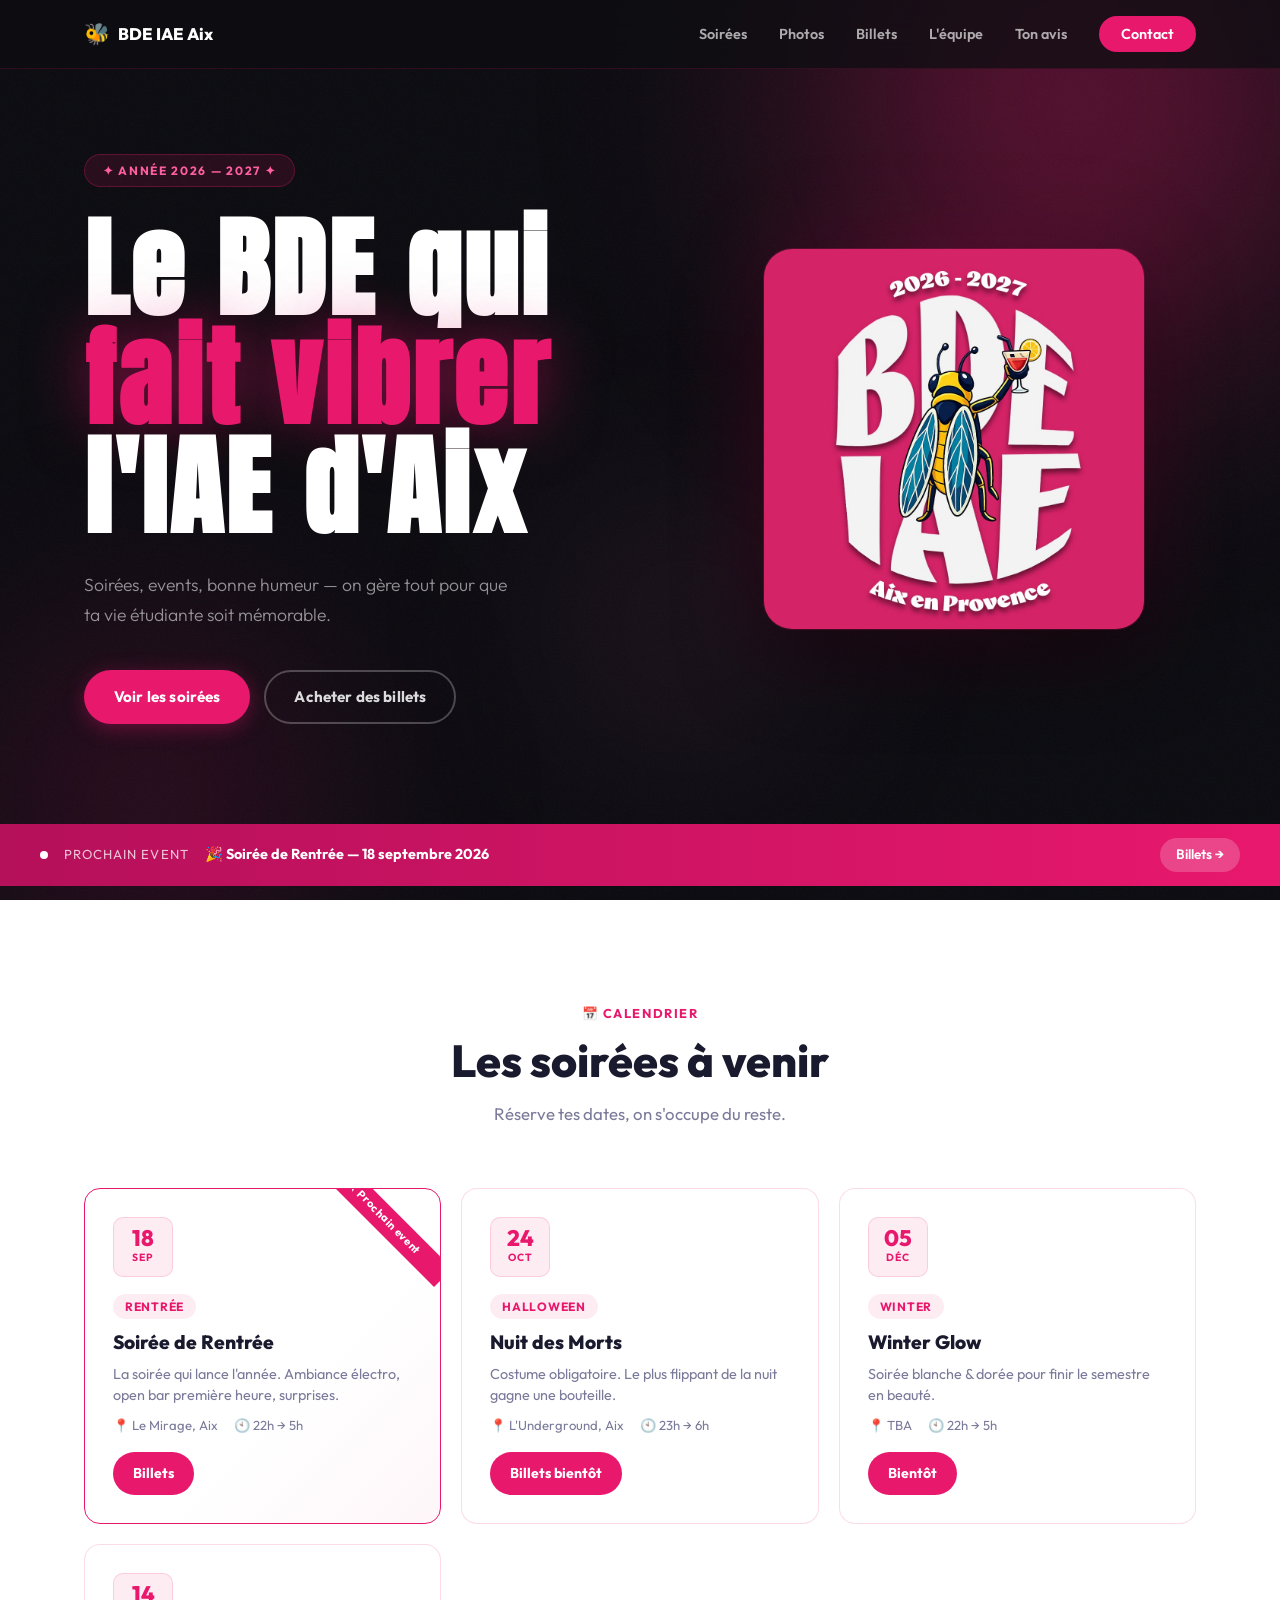
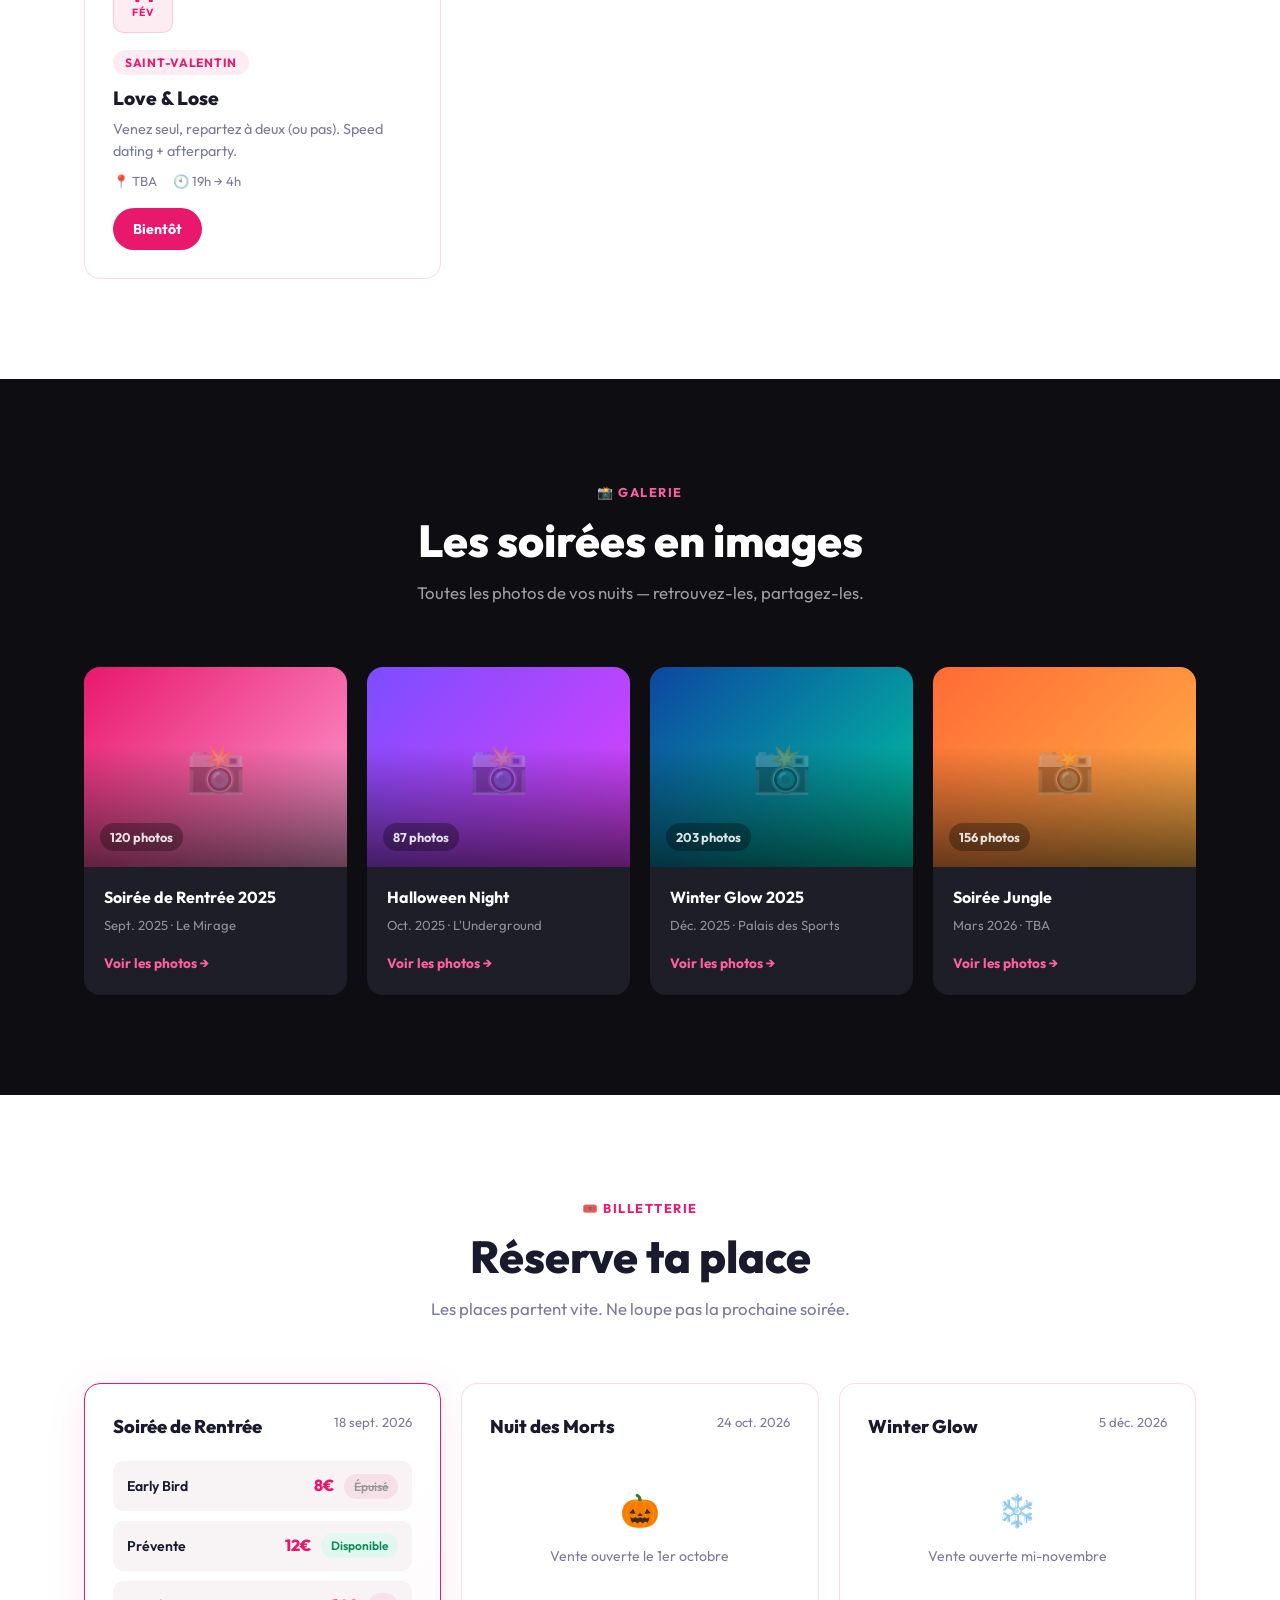
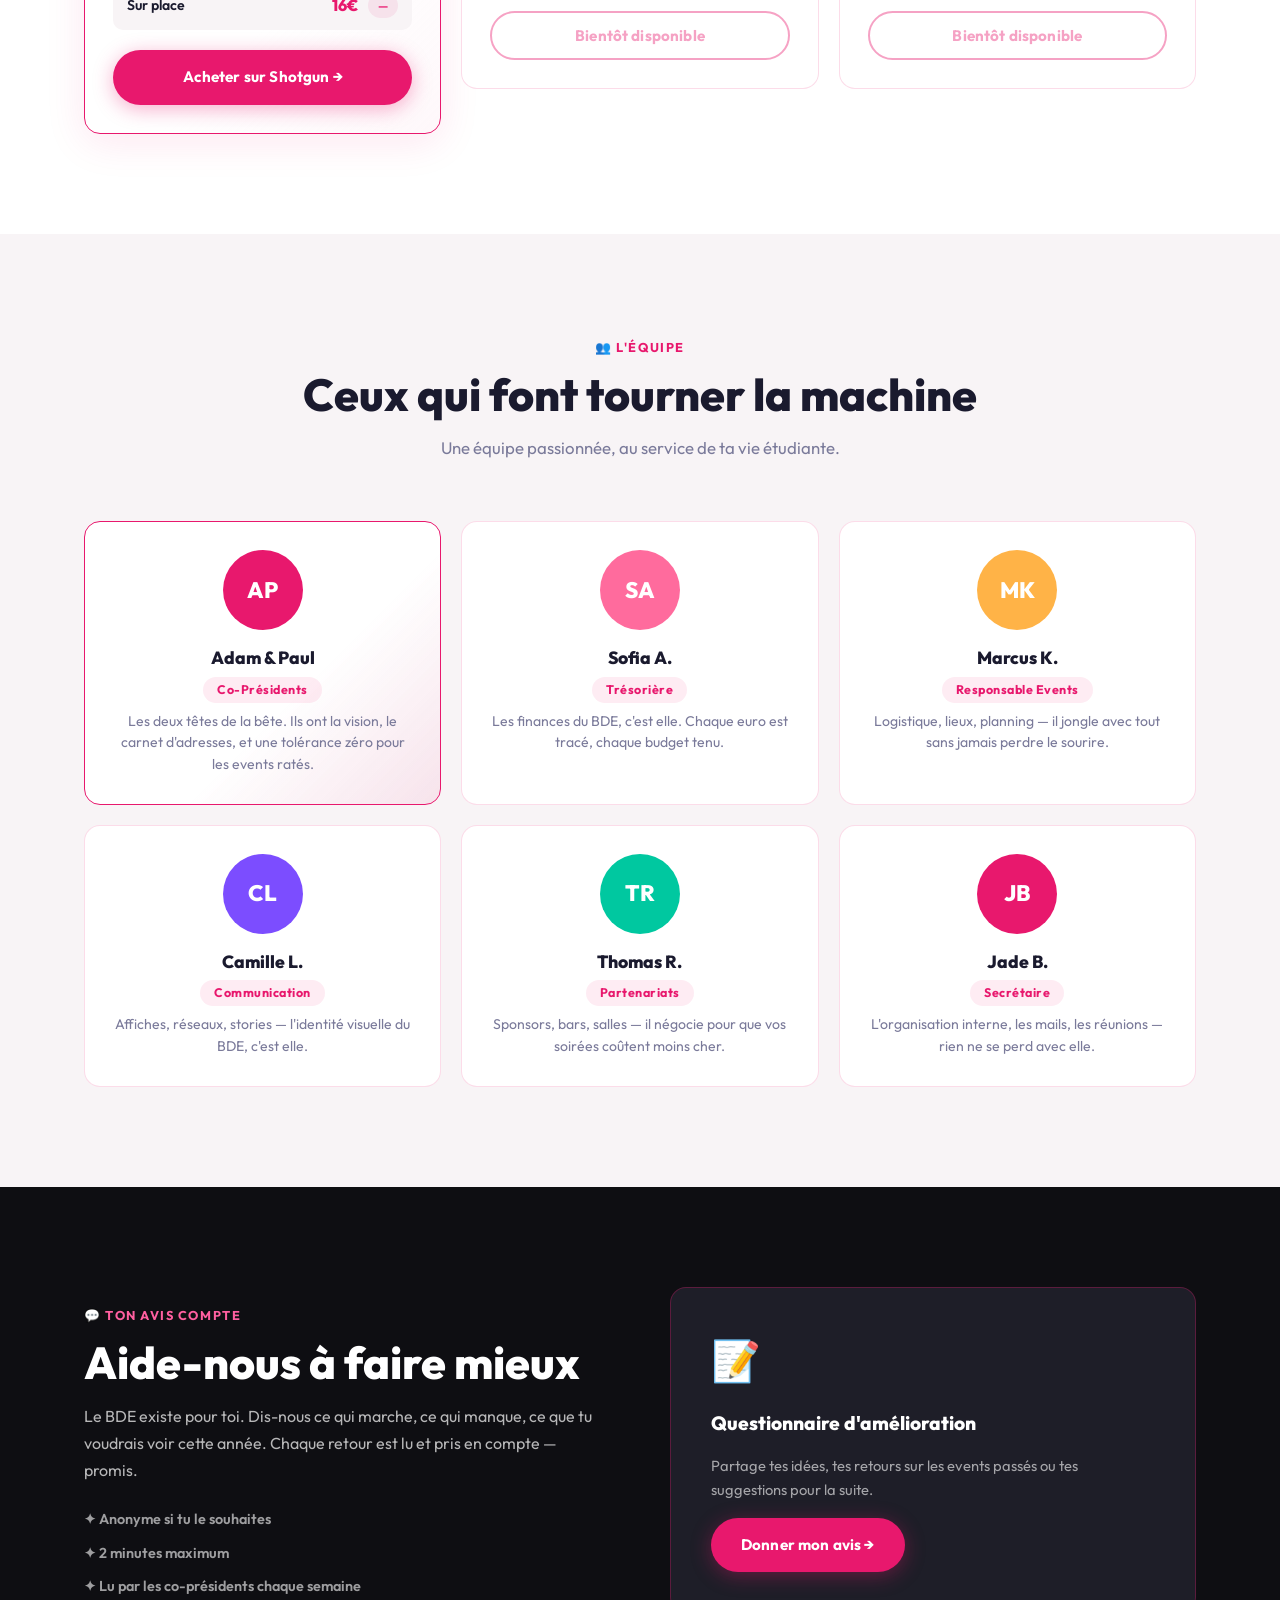
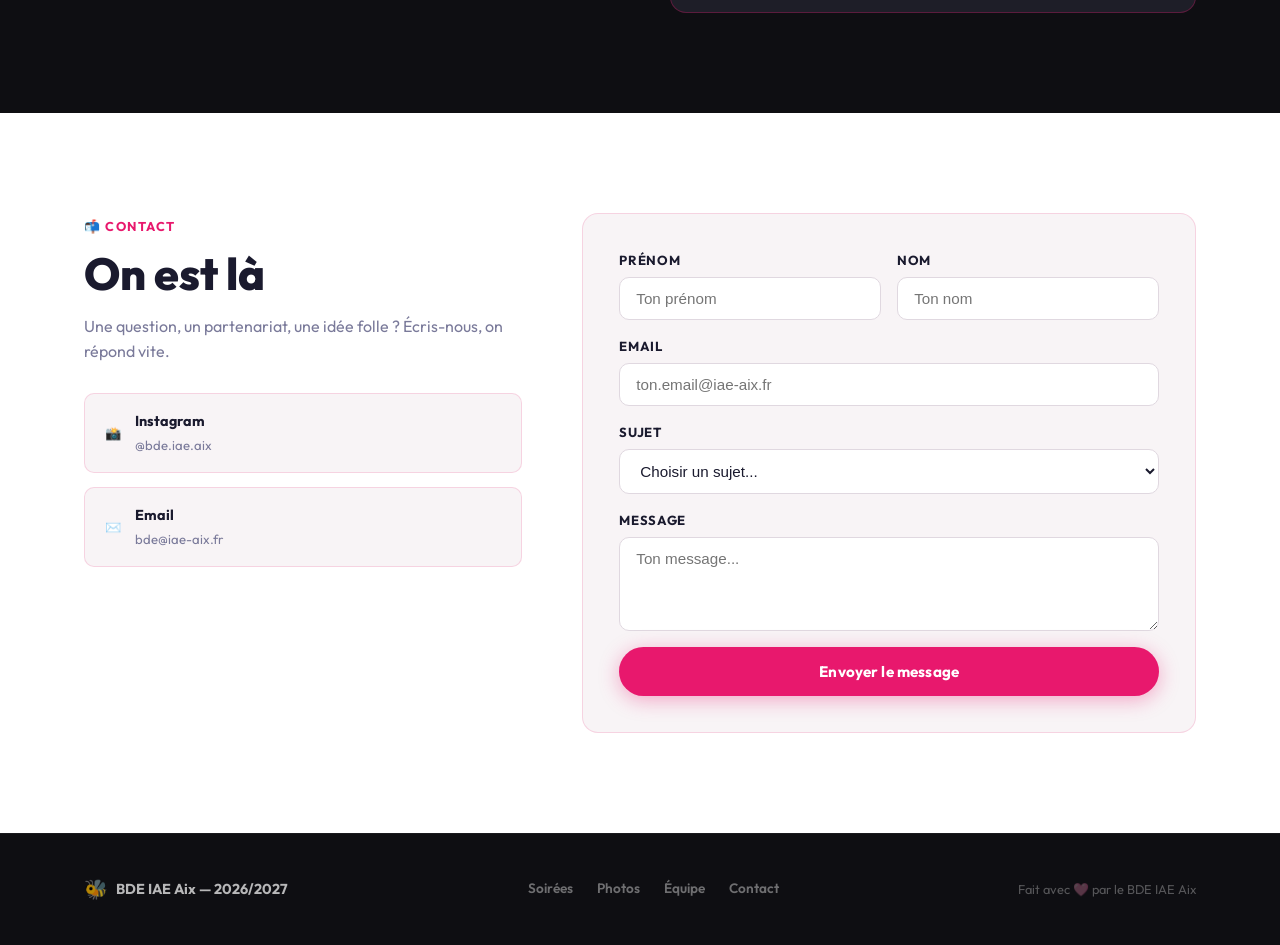
==== commit b18cb8ed: "Add files via upload" ====
--- a/index.html
+++ b/index.html
@@ -6,7 +6,7 @@
   <title>BDE IAE Aix — 2026/2027</title>
   <link rel="preconnect" href="https://fonts.googleapis.com" />
   <link rel="preconnect" href="https://fonts.gstatic.com" crossorigin />
-  <link href="https://fonts.googleapis.com/css2?family=Bebas+Neue&family=Outfit:wght@300;400;500;600;700;800&display=swap" rel="stylesheet" />
+  <link href="https://fonts.googleapis.com/css2?family=Anton&family=Outfit:wght@300;400;500;600;700;800&display=swap" rel="stylesheet" />
   <link rel="stylesheet" href="style.css" />
 </head>
 <body>
@@ -299,10 +299,10 @@
 
         <div class="team-card team-card--president">
           <div class="team-avatar team-avatar--placeholder" style="--c:#E8186D">
-            <span>LP</span>
-          </div>
-          <div class="team-info">
-            <h3>Léo & Paul</h3>
+            <span>AP</span>
+          </div>
+          <div class="team-info">
+            <h3>Adam & Paul</h3>
             <span class="team-role">Co-Présidents</span>
             <p>Les deux têtes de la bête. Ils ont la vision, le carnet d'adresses, et une tolérance zéro pour les events ratés.</p>
           </div>
@@ -402,7 +402,7 @@
           <h2 class="section-title">On est là</h2>
           <p>Une question, un partenariat, une idée folle ? Écris-nous, on répond vite.</p>
           <div class="contact-channels">
-            <a href="https://instagram.com" target="_blank" class="contact-channel">
+            <a href="https://www.instagram.com/bde_iae_aix/" target="_blank" class="contact-channel">
               <span>📸</span>
               <div>
                 <strong>Instagram</strong>
--- a/style.css
+++ b/style.css
@@ -40,7 +40,7 @@
 ul { list-style: none; }
 
 /* ---- TYPOGRAPHY ---- */
-h1 { font-family: 'Bebas Neue', sans-serif; }
+h1 { font-family: 'Anton', sans-serif; }
 h2, h3, .nav-logo, .section-title { font-family: 'Outfit', sans-serif; }
 
 /* ---- BUTTONS ---- */
@@ -328,10 +328,10 @@
 .hero-title {
   display: flex;
   flex-direction: column;
-  font-family: 'Bebas Neue', sans-serif;
-  font-size: clamp(4.5rem, 9vw, 8rem);
-  line-height: 0.95;
-  letter-spacing: 0.02em;
+  font-family: 'Anton', sans-serif;
+  font-size: clamp(4rem, 8.5vw, 7.5rem);
+  line-height: 1;
+  letter-spacing: 0.03em;
   color: #ffffff;
   margin-bottom: 28px;
   animation: fadeUp 0.7s ease 0.1s both;
